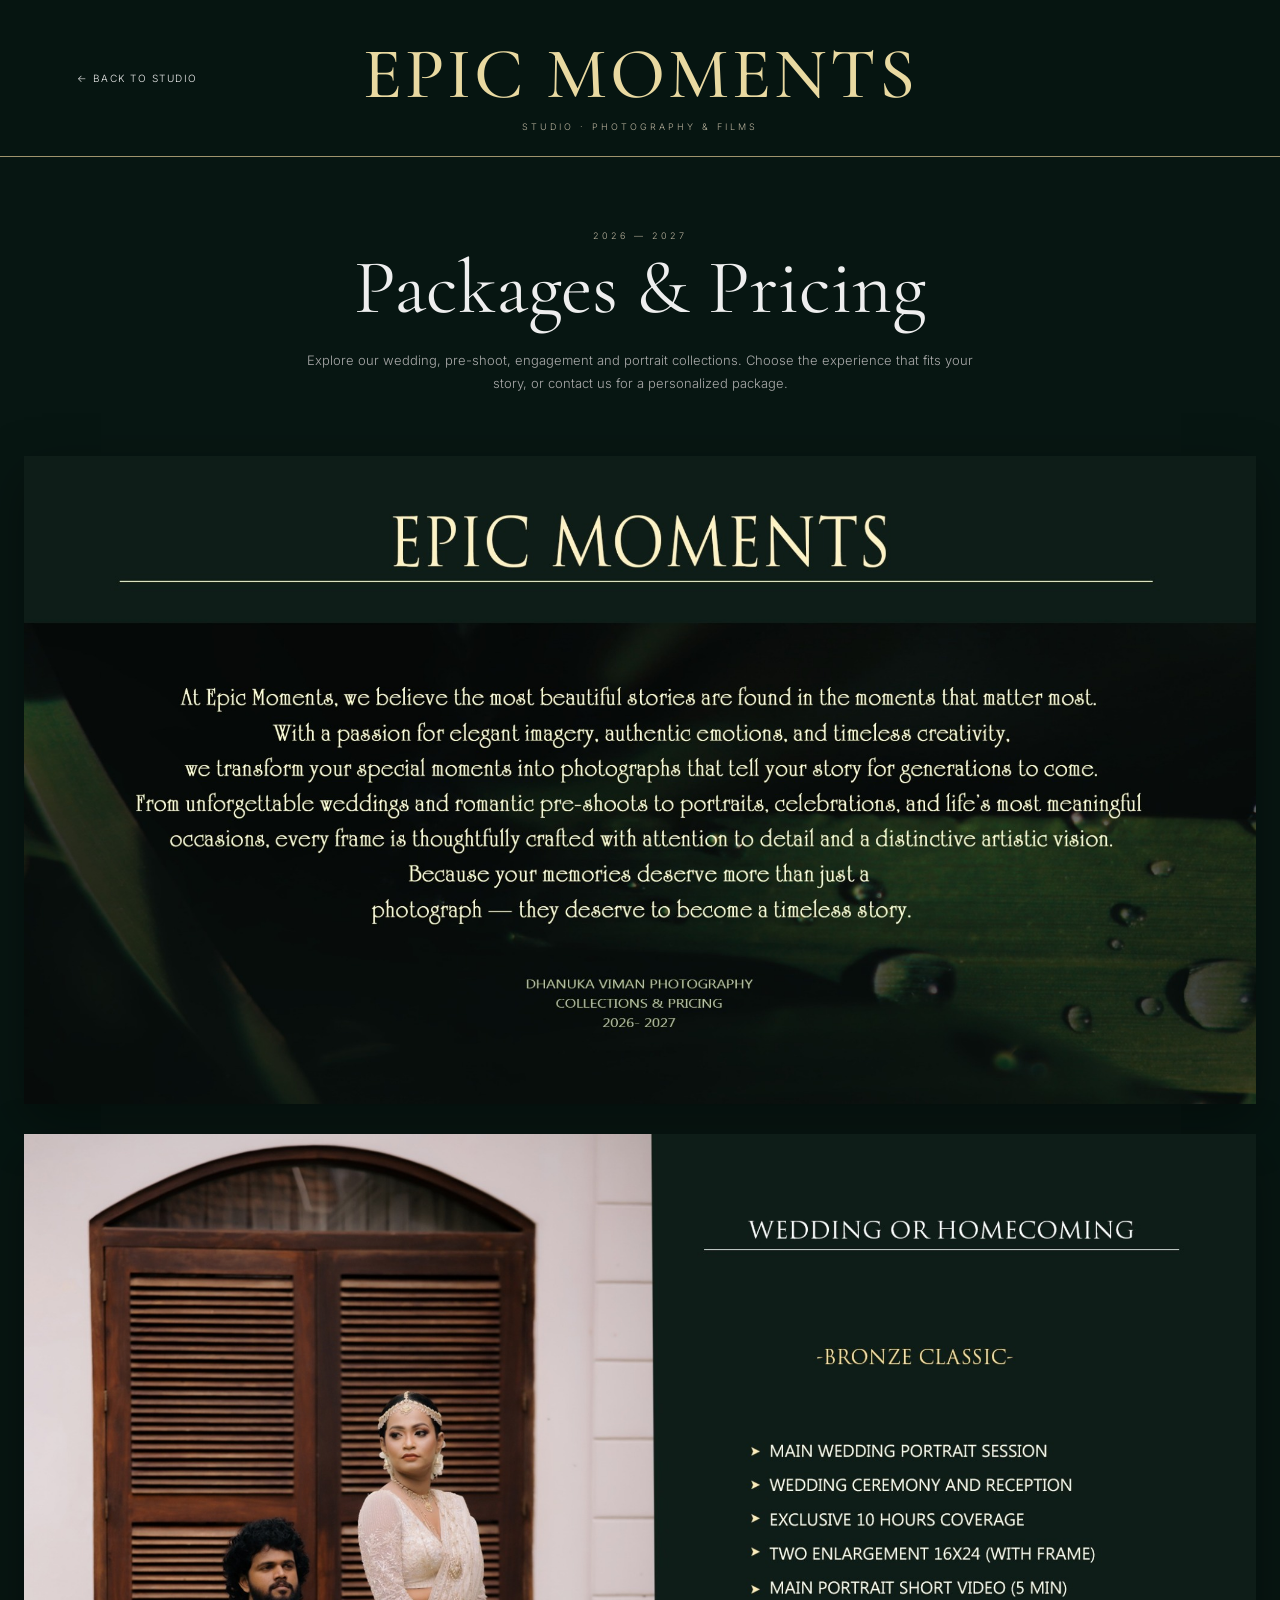
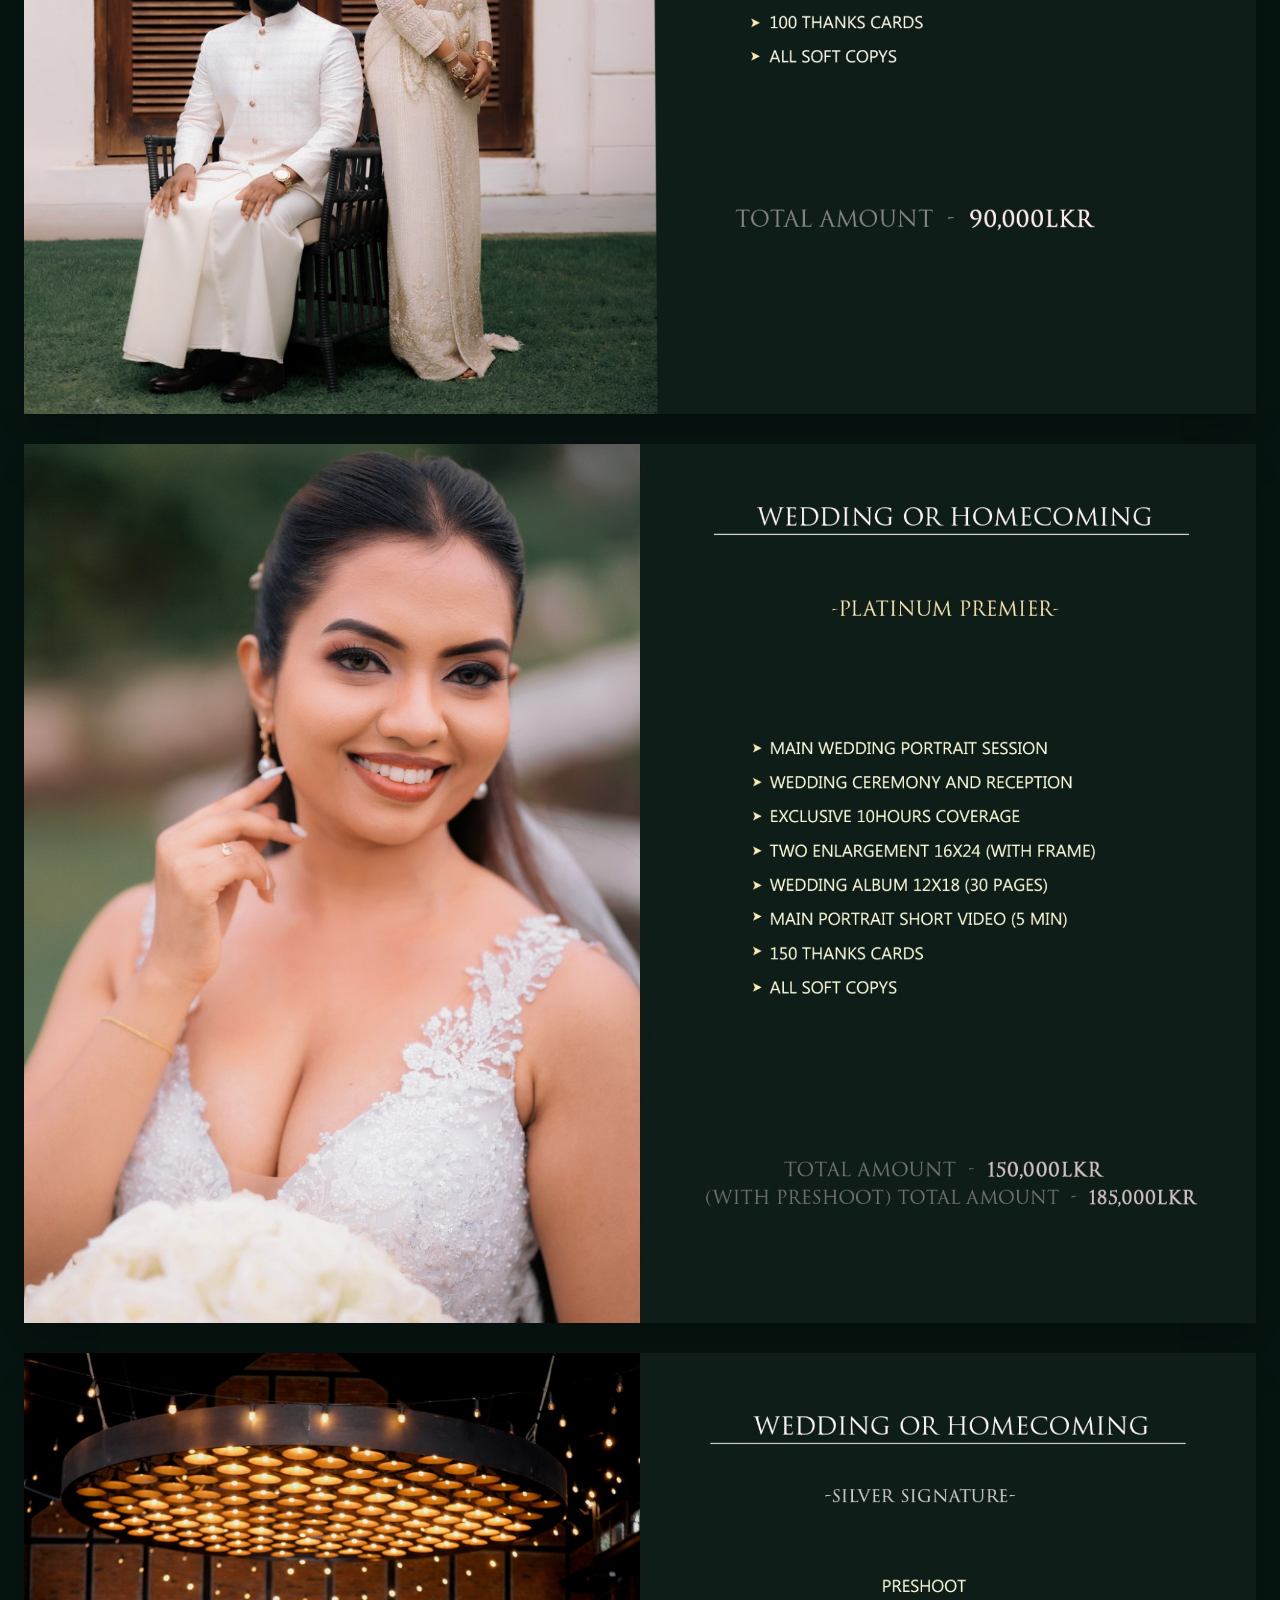
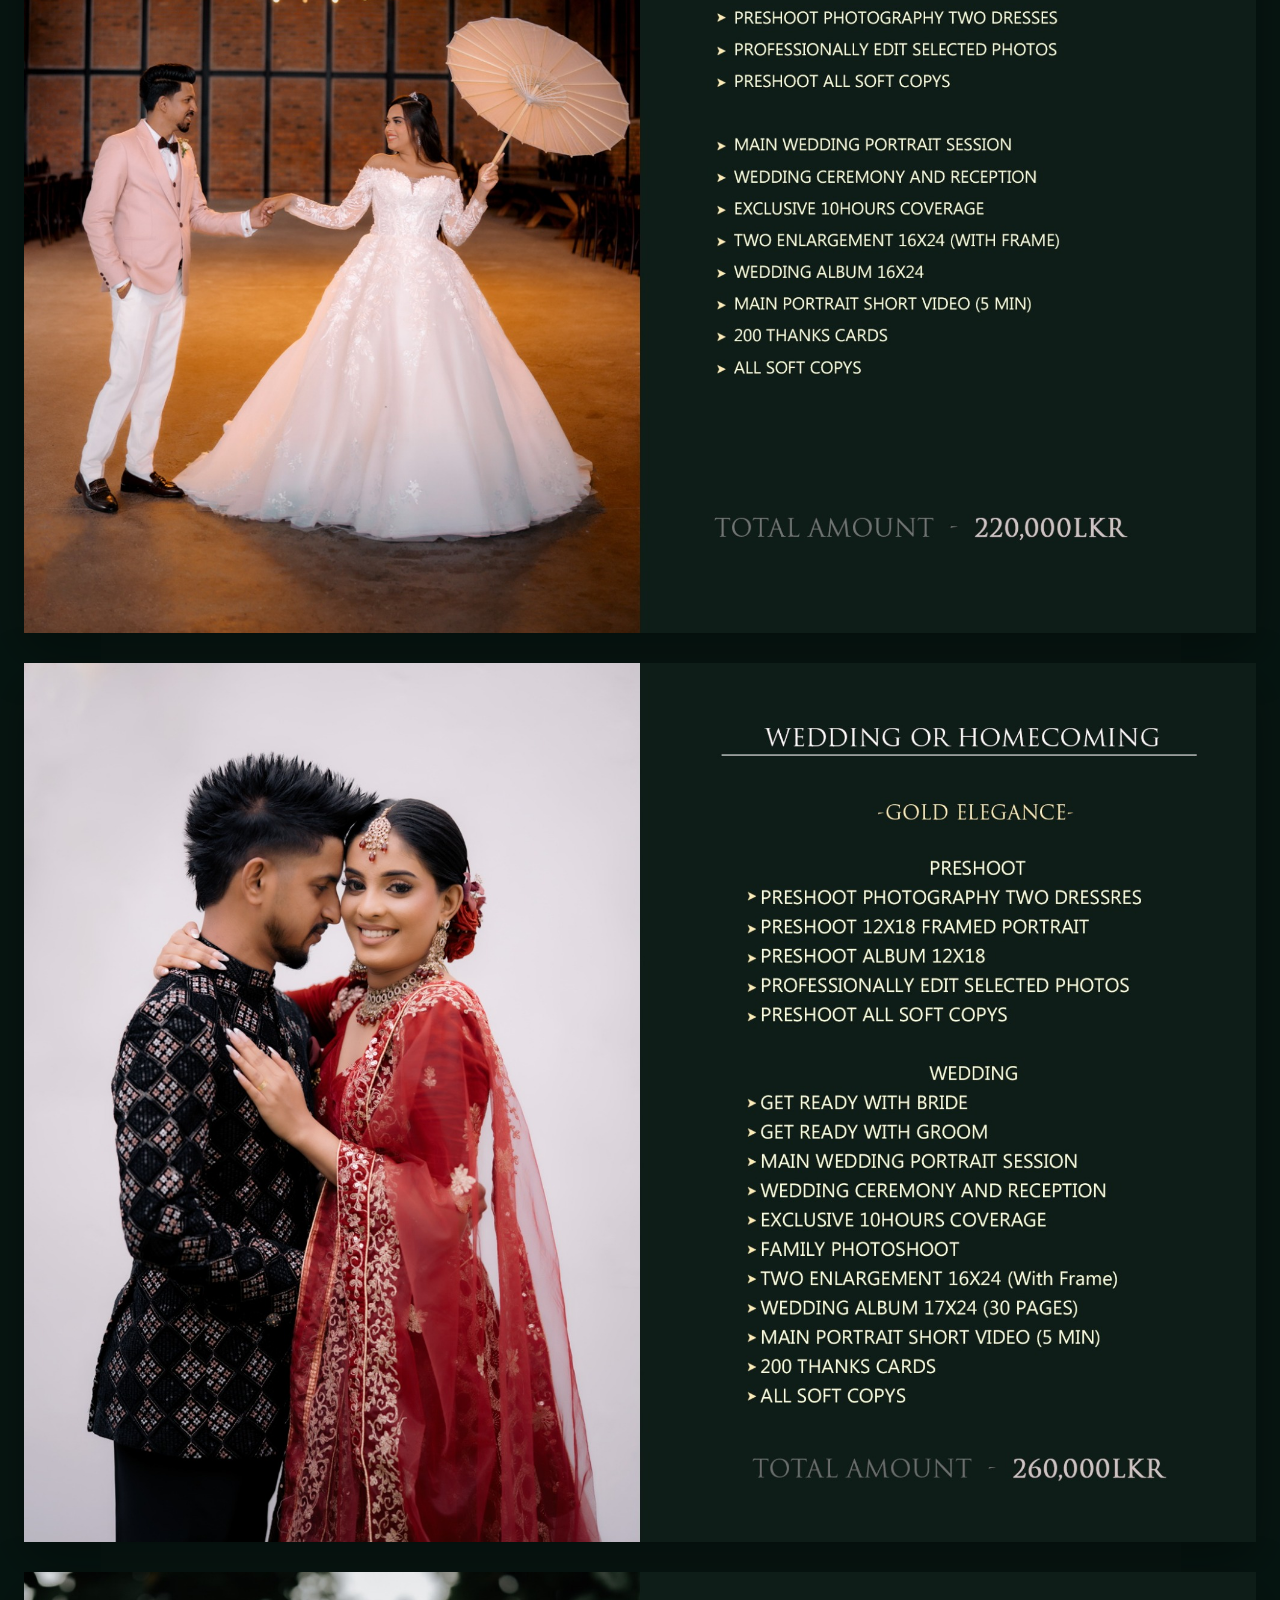
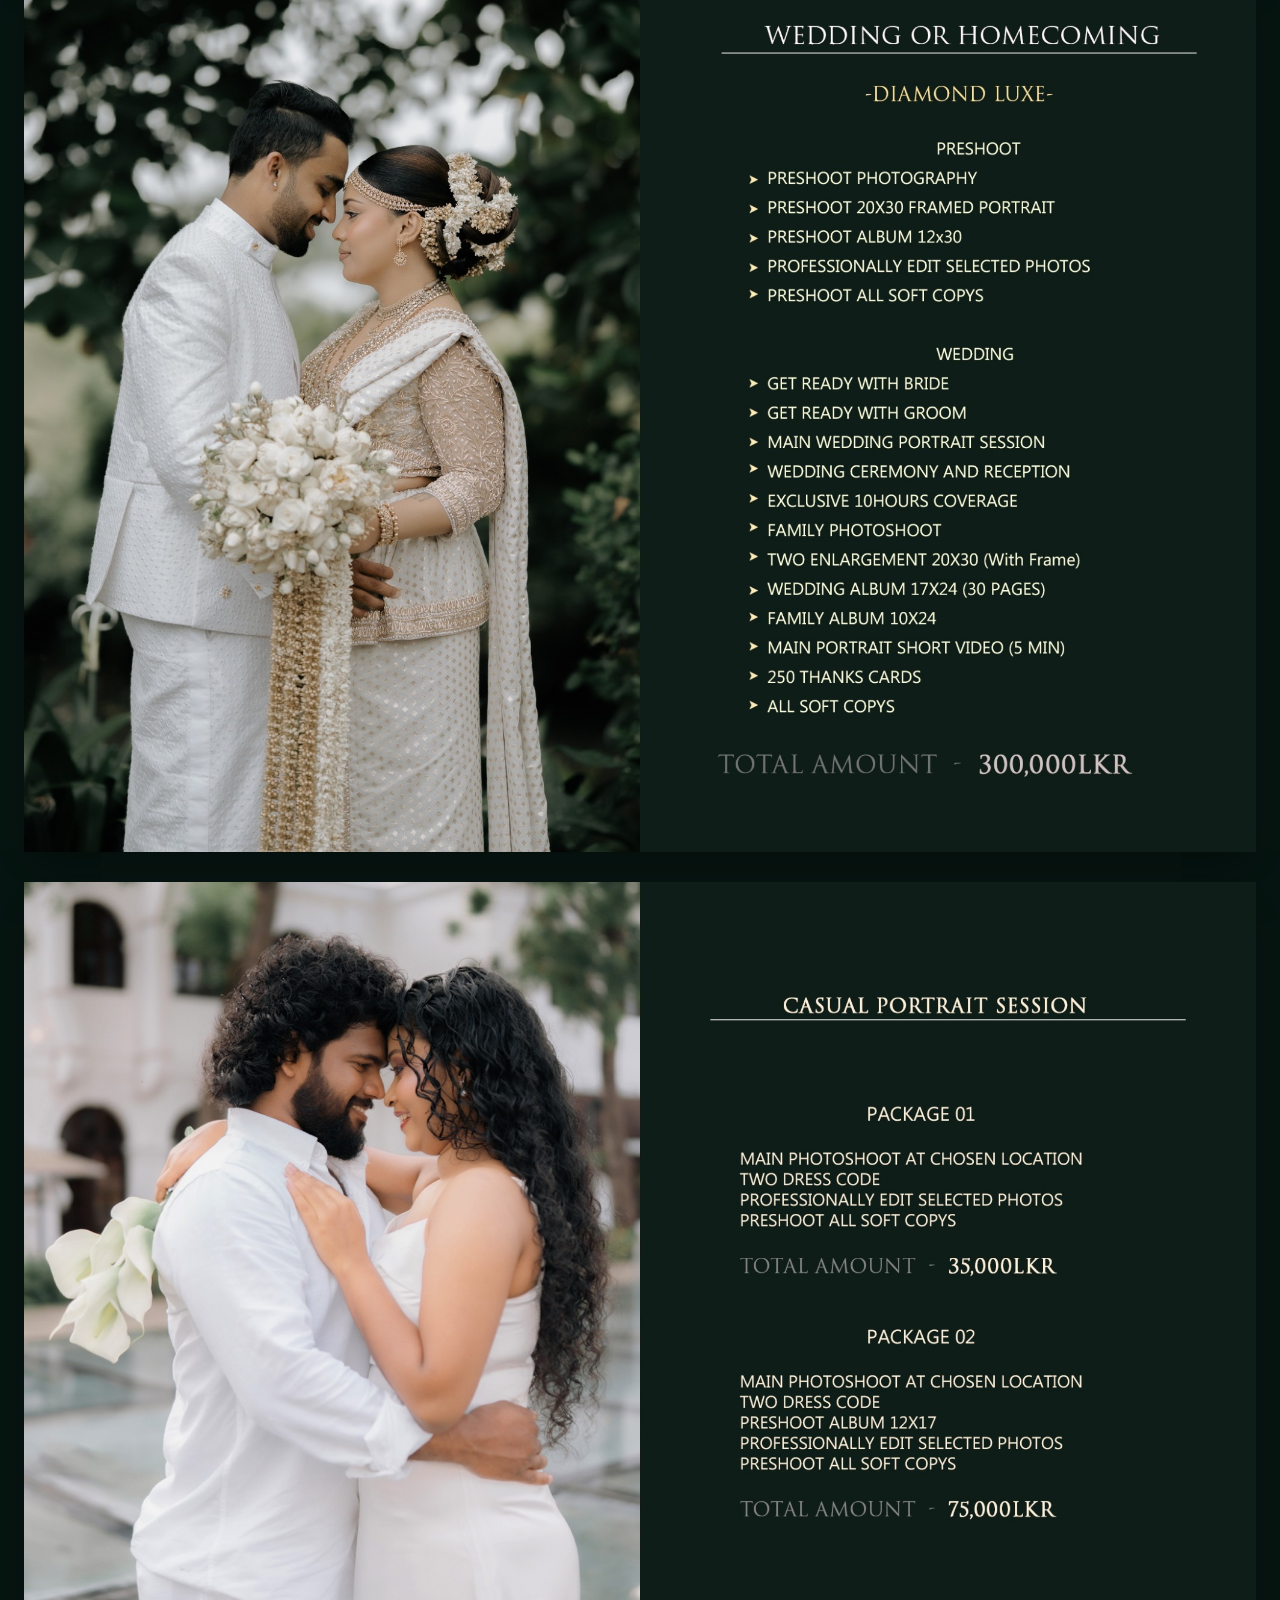
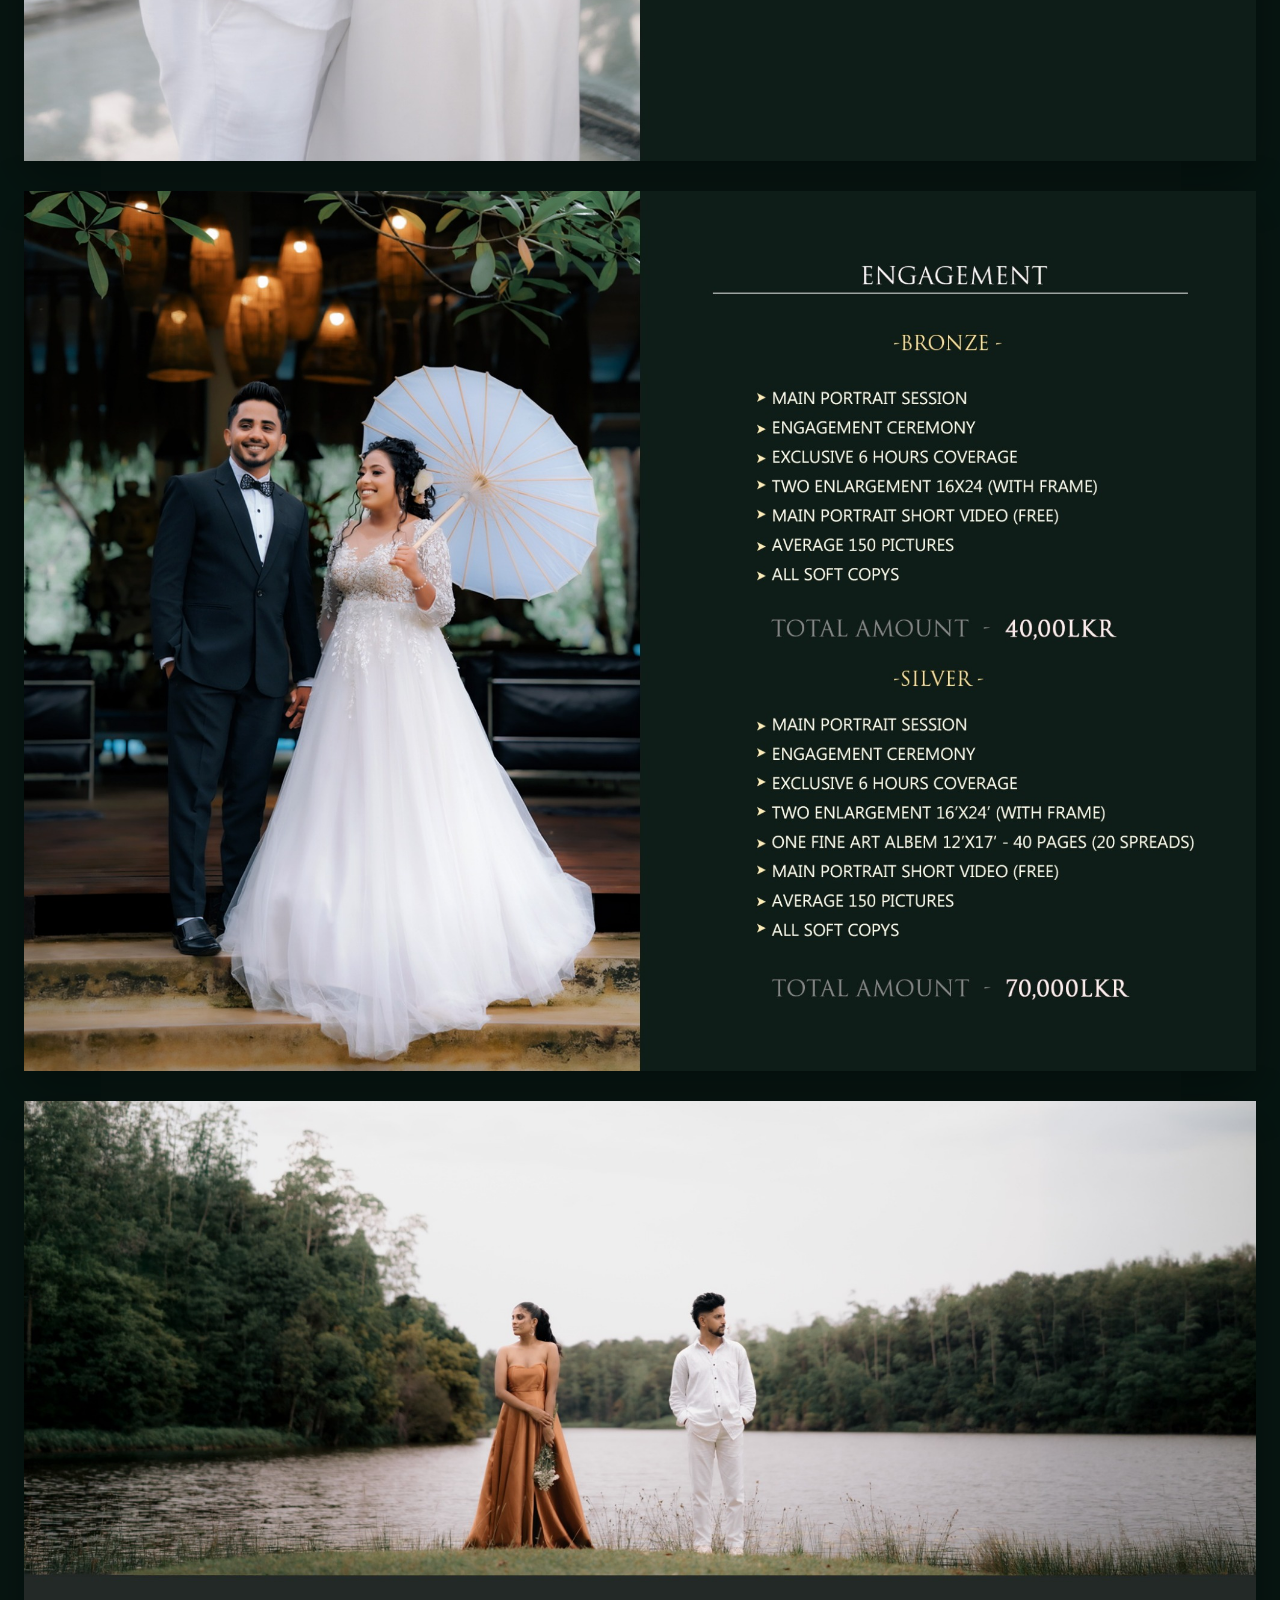
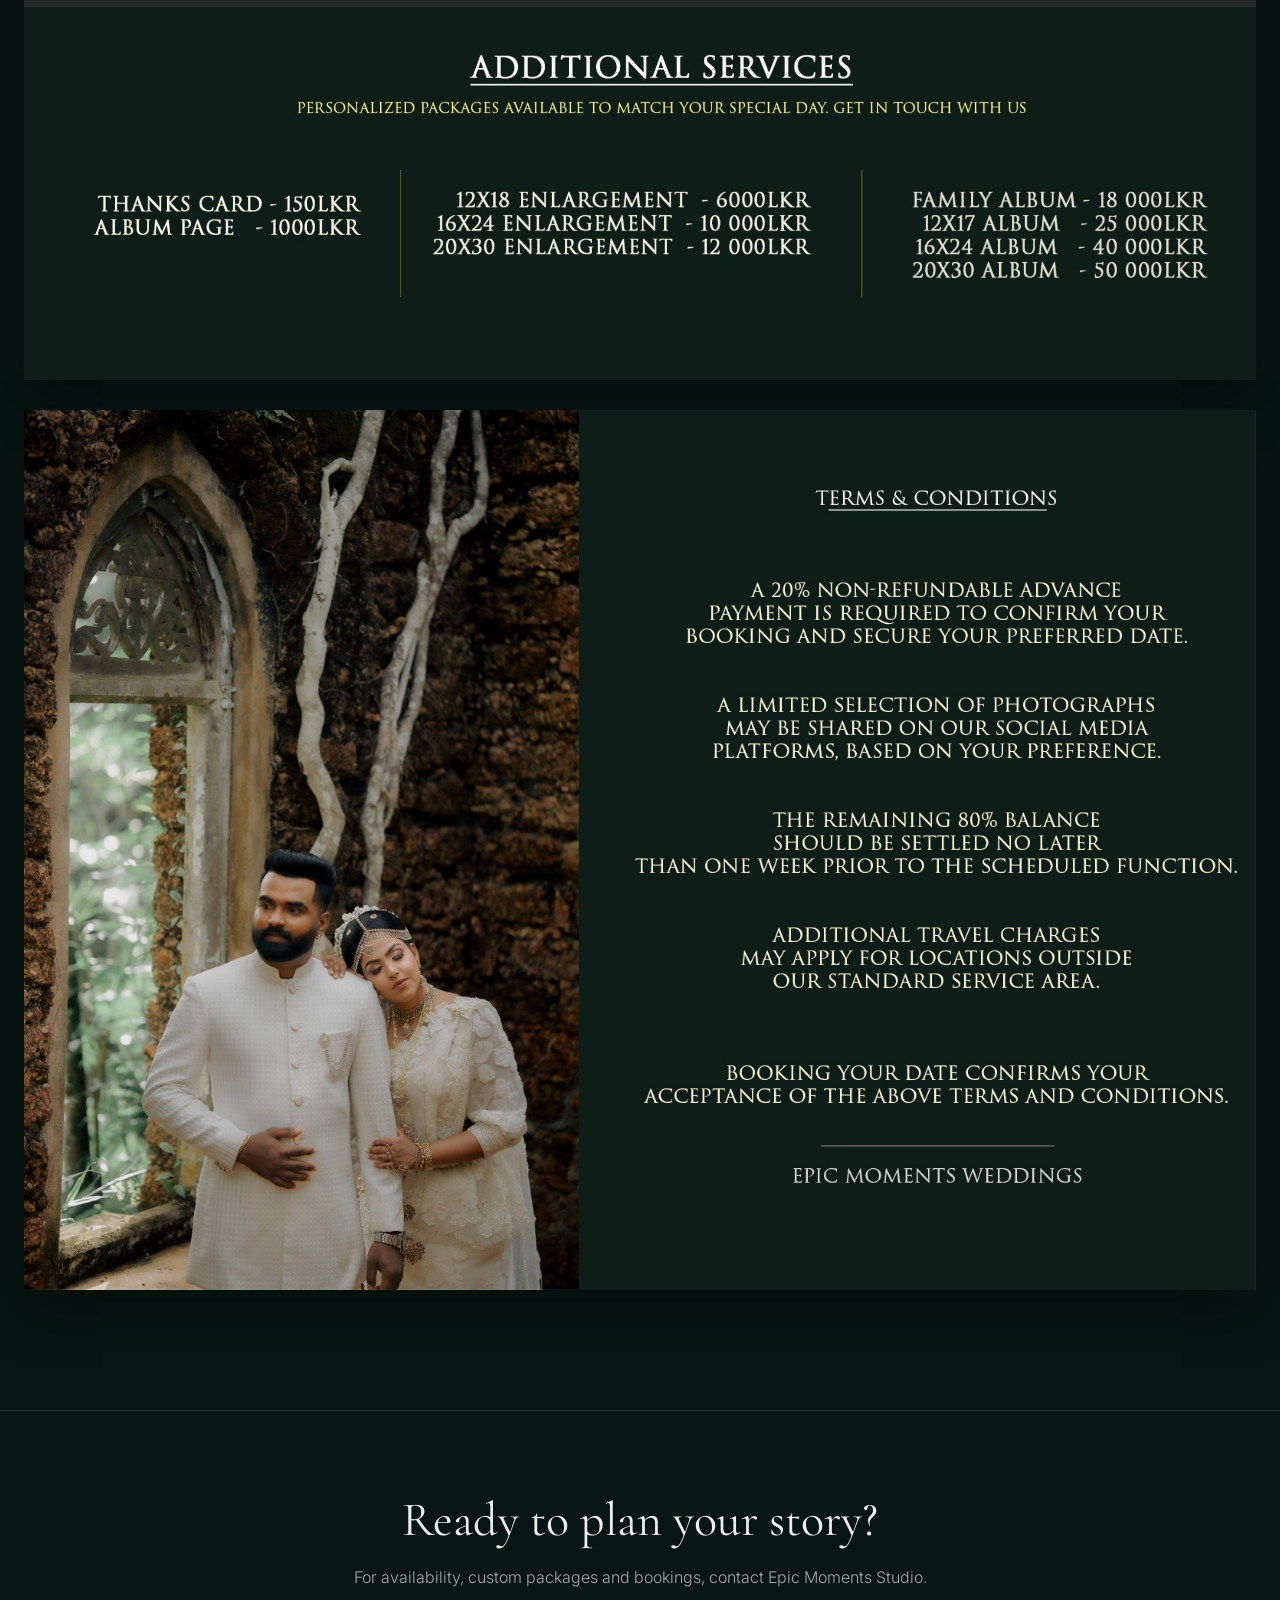
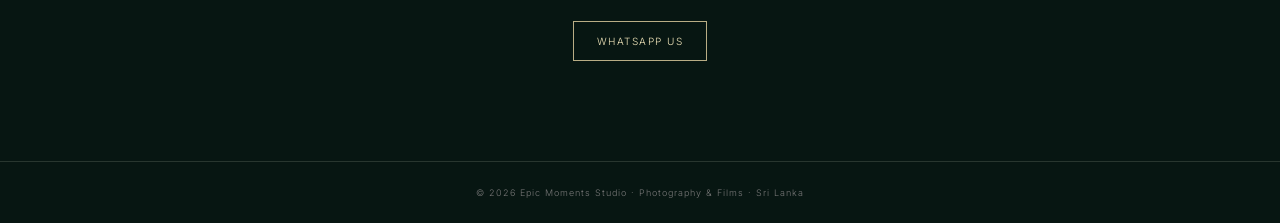
==== packages.html @ cc0fb9c2 "Add files via upload" ====
<!doctype html>
<html lang="en">
<head>
<meta charset="utf-8">
<meta name="viewport" content="width=device-width,initial-scale=1">
<title>Packages & Pricing | Epic Moments Studio</title>
<meta name="description" content="Epic Moments Studio wedding, pre-shoot, engagement and portrait photography packages.">
<link rel="preconnect" href="https://fonts.googleapis.com">
<link rel="preconnect" href="https://fonts.gstatic.com" crossorigin>
<link href="https://fonts.googleapis.com/css2?family=Cormorant+Garamond:wght@400;500;600&family=Inter:wght@300;400;500&display=swap" rel="stylesheet">
<style>
*{box-sizing:border-box}html{scroll-behavior:smooth}body{margin:0;background:#071612;color:#eee;font-family:Inter,Arial,sans-serif;font-weight:300}
.top{padding:30px 6vw 24px;text-align:center;border-bottom:1px solid #9f936d;position:sticky;top:0;background:rgba(7,22,18,.96);z-index:5}
.logo{font:500 clamp(38px,6vw,72px) 'Cormorant Garamond';letter-spacing:3px;color:#e9d9a1;margin:0}
.sub{font-size:9px;letter-spacing:3px;color:#b9b29d;margin-top:3px}
.back{position:absolute;left:6vw;top:50%;transform:translateY(-50%);color:#eee;text-decoration:none;font-size:10px;letter-spacing:1.5px;text-transform:uppercase}
.hero{text-align:center;padding:70px 8vw 50px}.hero h1{font:400 clamp(45px,6vw,78px) 'Cormorant Garamond';margin:0 0 15px}.hero p{max-width:700px;margin:auto;color:#aaa;font-size:13px;line-height:1.8}
.guide{max-width:1400px;margin:0 auto;padding:10px 24px 90px}.page{margin:0 auto 30px;display:block;width:100%;height:auto;box-shadow:0 18px 50px rgba(0,0,0,.35)}
.cta{text-align:center;padding:80px 20px 100px;border-top:1px solid #28362f}.cta h2{font:400 48px 'Cormorant Garamond';margin:0 0 18px}.cta p{color:#aaa}.btn{display:inline-block;margin-top:18px;border:1px solid #b9ad85;color:#f2e6bb;padding:13px 23px;text-decoration:none;text-transform:uppercase;font-size:10px;letter-spacing:1.5px}
footer{text-align:center;border-top:1px solid #28362f;padding:25px;color:#777;font-size:9px;letter-spacing:1px}
@media(max-width:700px){.back{position:static;display:inline-block;transform:none;margin-bottom:8px}.top{position:relative}.guide{padding:5px 8px 55px}.hero{padding:55px 7vw 35px}}
</style>
</head>
<body>
<header class="top">
<a class="back" href="index.html">← Back to Studio</a>
<h1 class="logo">EPIC MOMENTS</h1>
<div class="sub">STUDIO · PHOTOGRAPHY & FILMS</div>
</header>
<section class="hero">
<div class="sub">2026 — 2027</div>
<h1>Packages & Pricing</h1>
<p>Explore our wedding, pre-shoot, engagement and portrait collections. Choose the experience that fits your story, or contact us for a personalized package.</p>
</section>
<main class="guide">
<img class="page" src="package-cover.jpg" alt="Epic Moments packages introduction">
<img class="page" src="package01.jpg" alt="Bronze Classic wedding package">
<img class="page" src="package02.jpg" alt="Platinum Premier wedding package">
<img class="page" src="package03.jpg" alt="Silver Signature wedding package">
<img class="page" src="package04.jpg" alt="Gold Elegance wedding package">
<img class="page" src="package05.jpg" alt="Diamond Luxe wedding package">
<img class="page" src="package06.jpg" alt="Casual portrait session packages">
<img class="page" src="package07.jpg" alt="Engagement packages">
<img class="page" src="package08.jpg" alt="Additional services and pricing">
<img class="page" src="package09.jpg" alt="Terms and conditions">
</main>
<section class="cta">
<h2>Ready to plan your story?</h2>
<p>For availability, custom packages and bookings, contact Epic Moments Studio.</p>
<a class="btn" href="https://wa.me/94779455771?text=Hello%20Epic%20Moments%2C%20I%20would%20like%20to%20see%20your%20packages%20and%20make%20an%20inquiry.">WhatsApp Us</a>
</section>
<footer>© 2026 Epic Moments Studio · Photography & Films · Sri Lanka</footer>
</body>
</html>
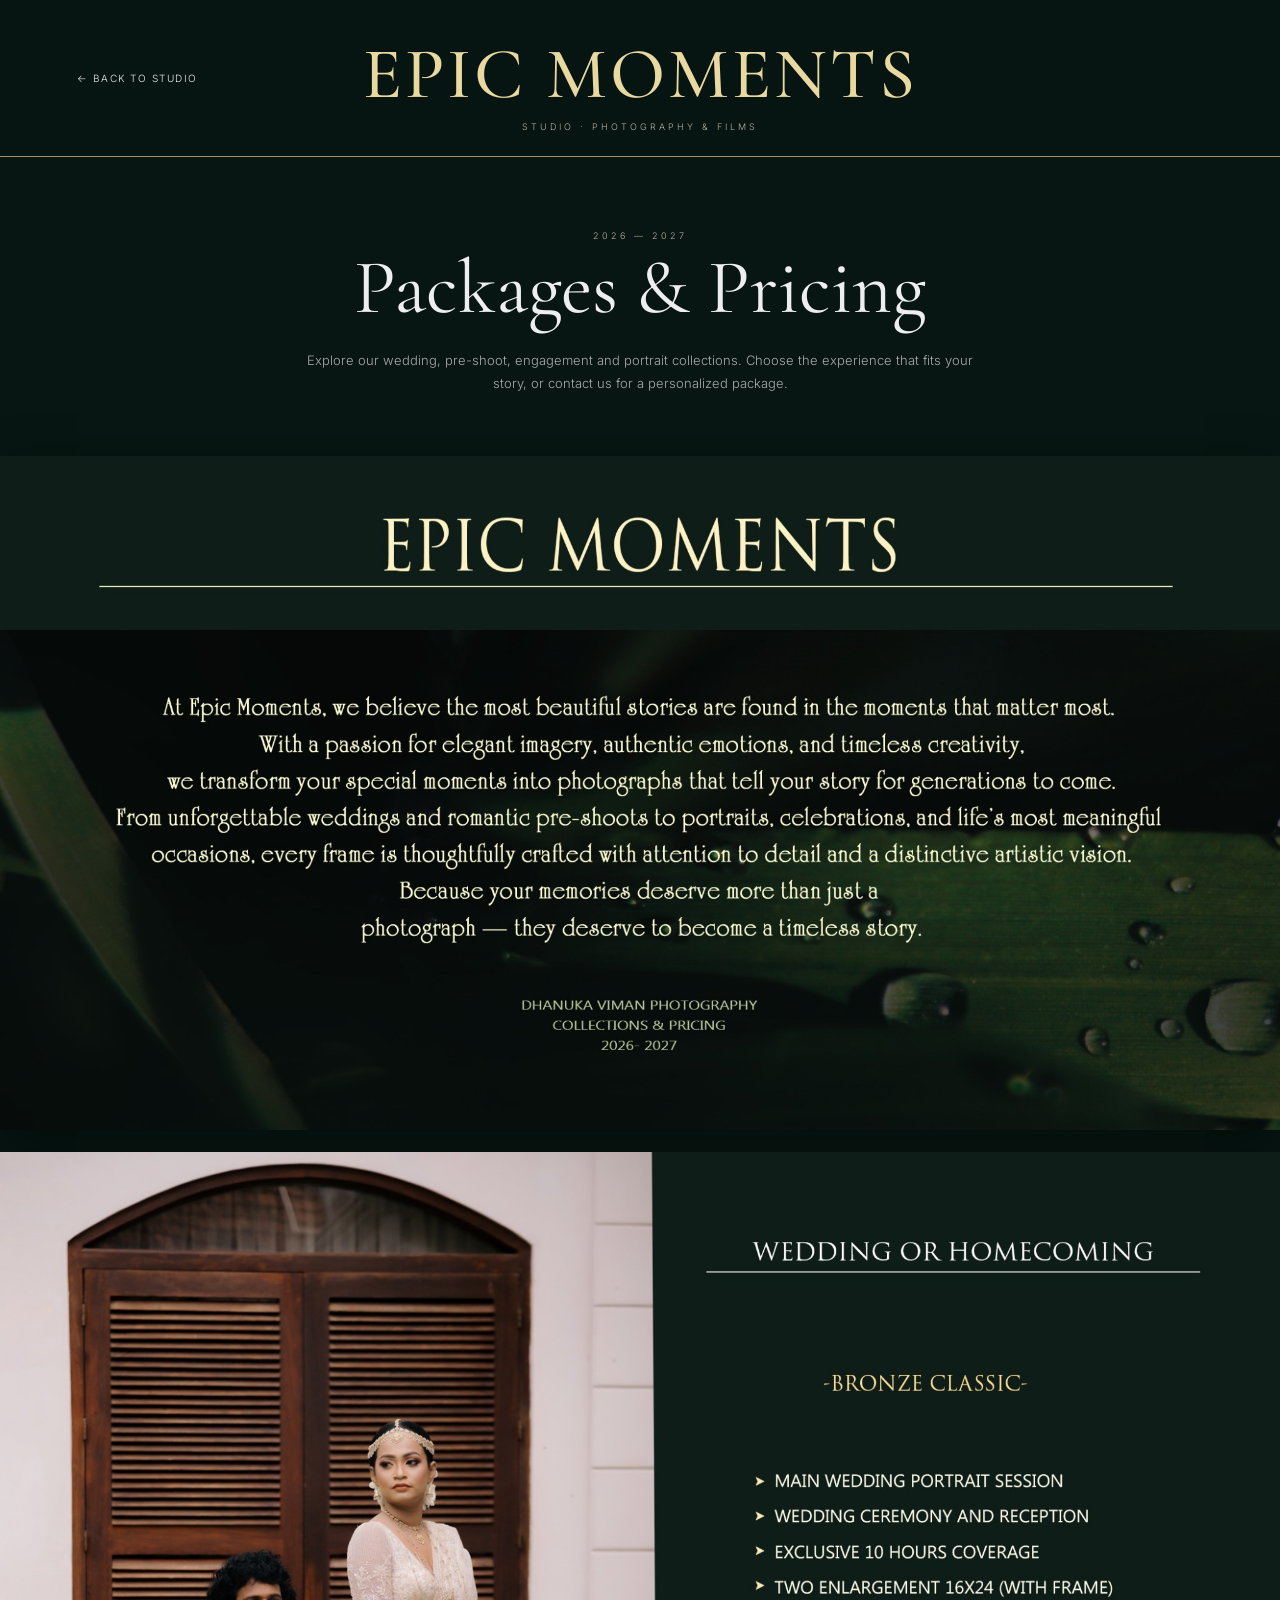
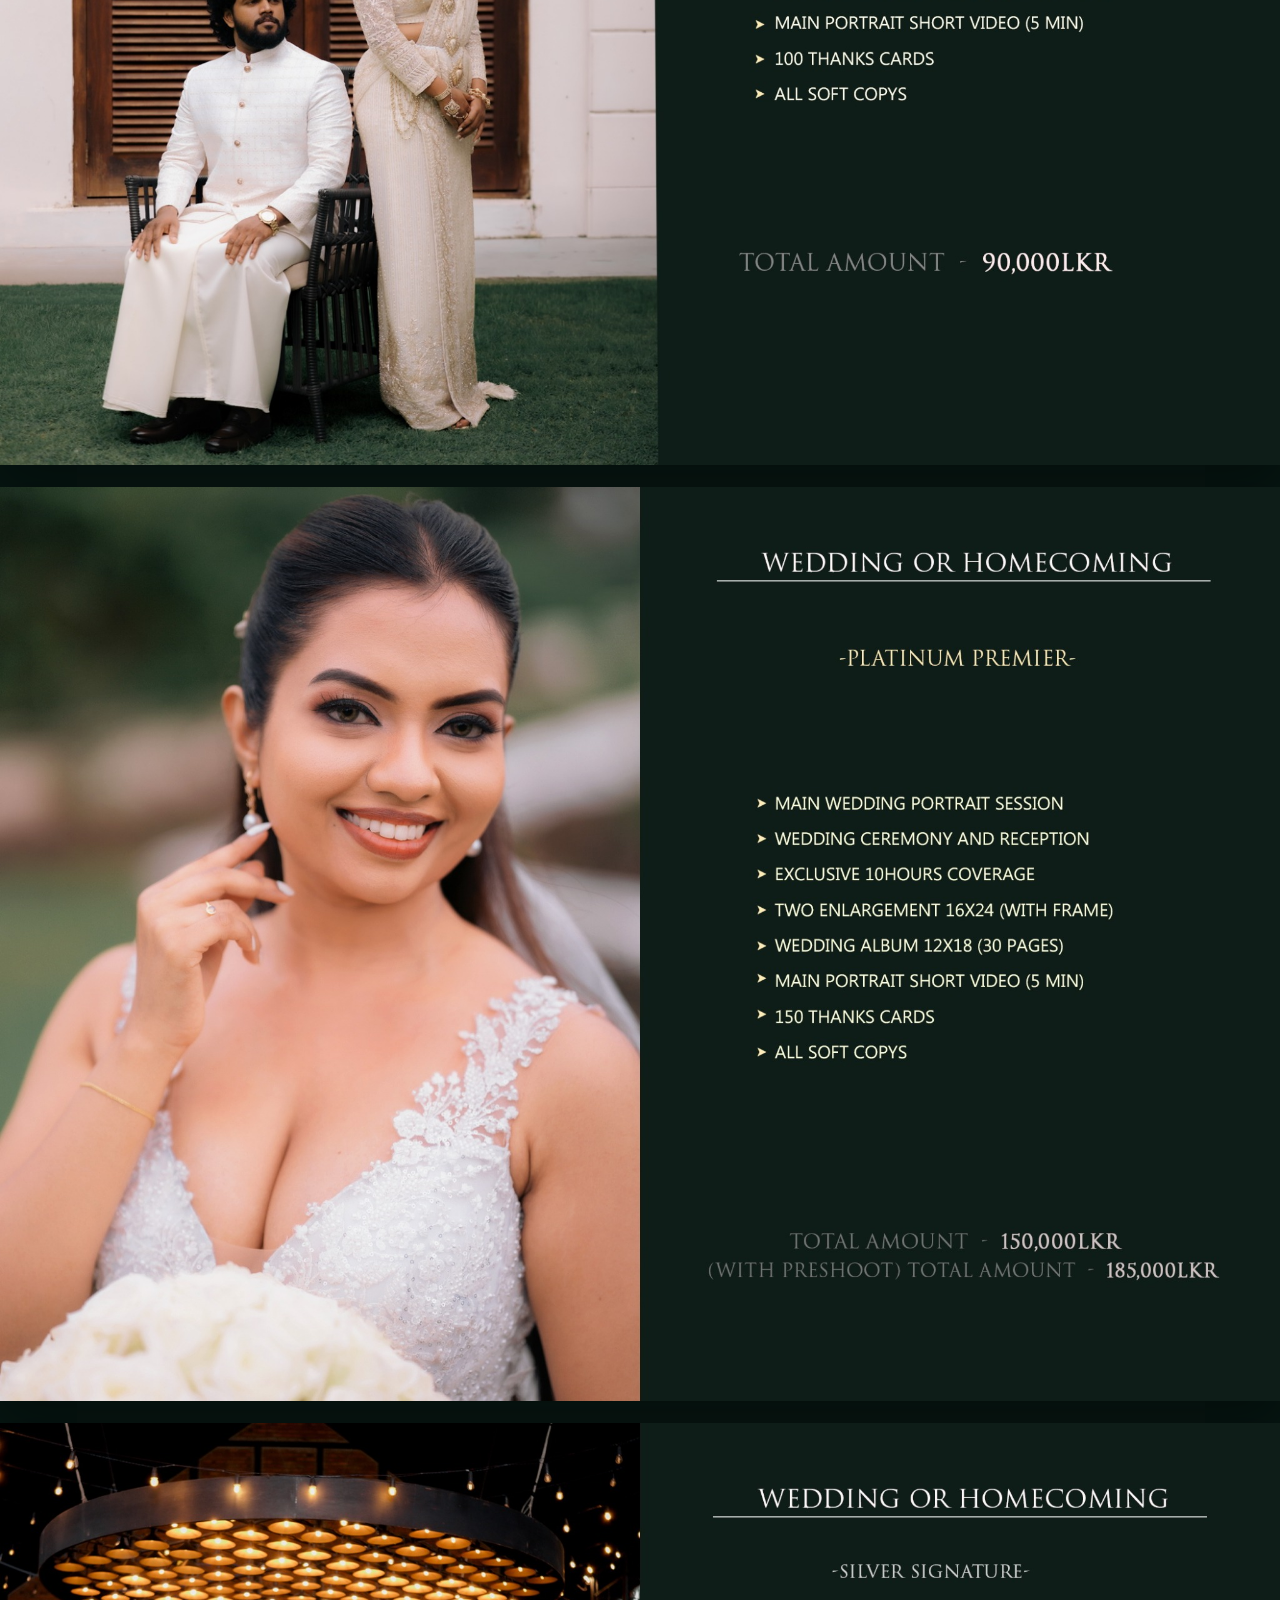
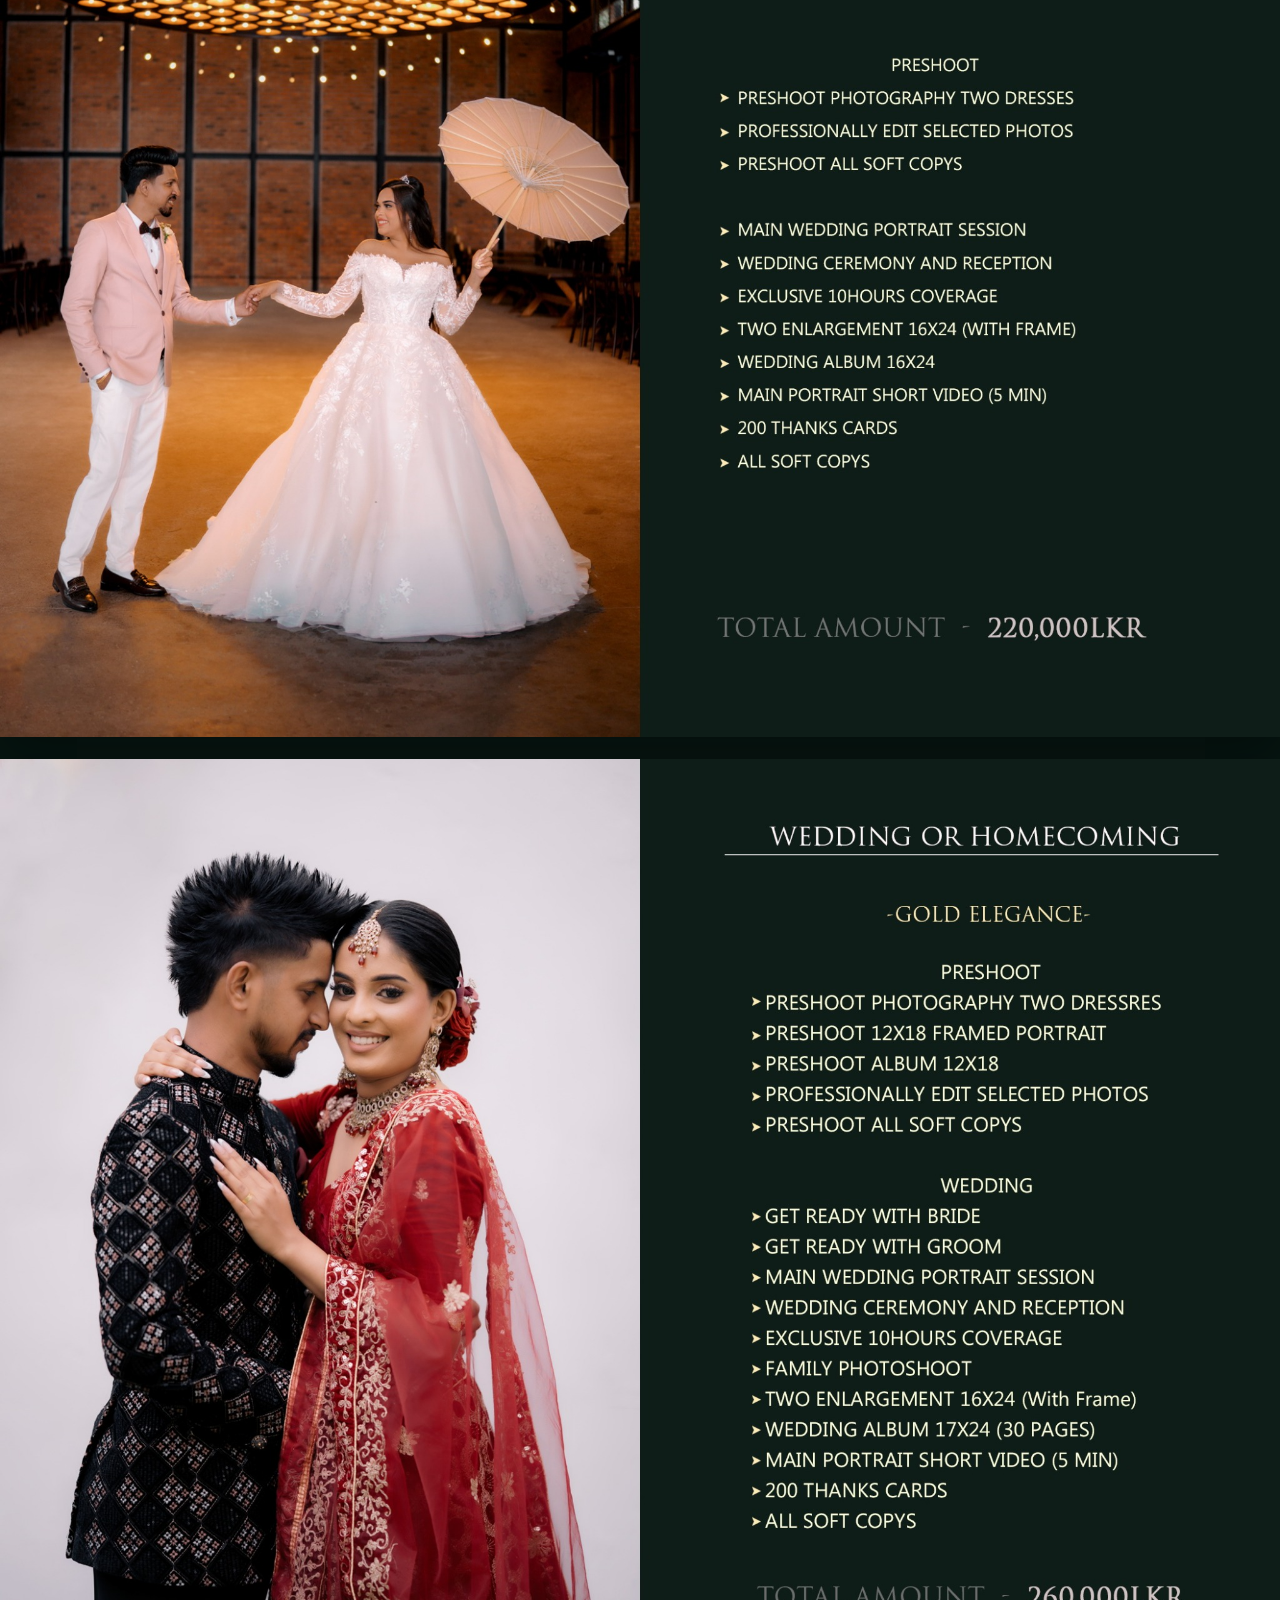
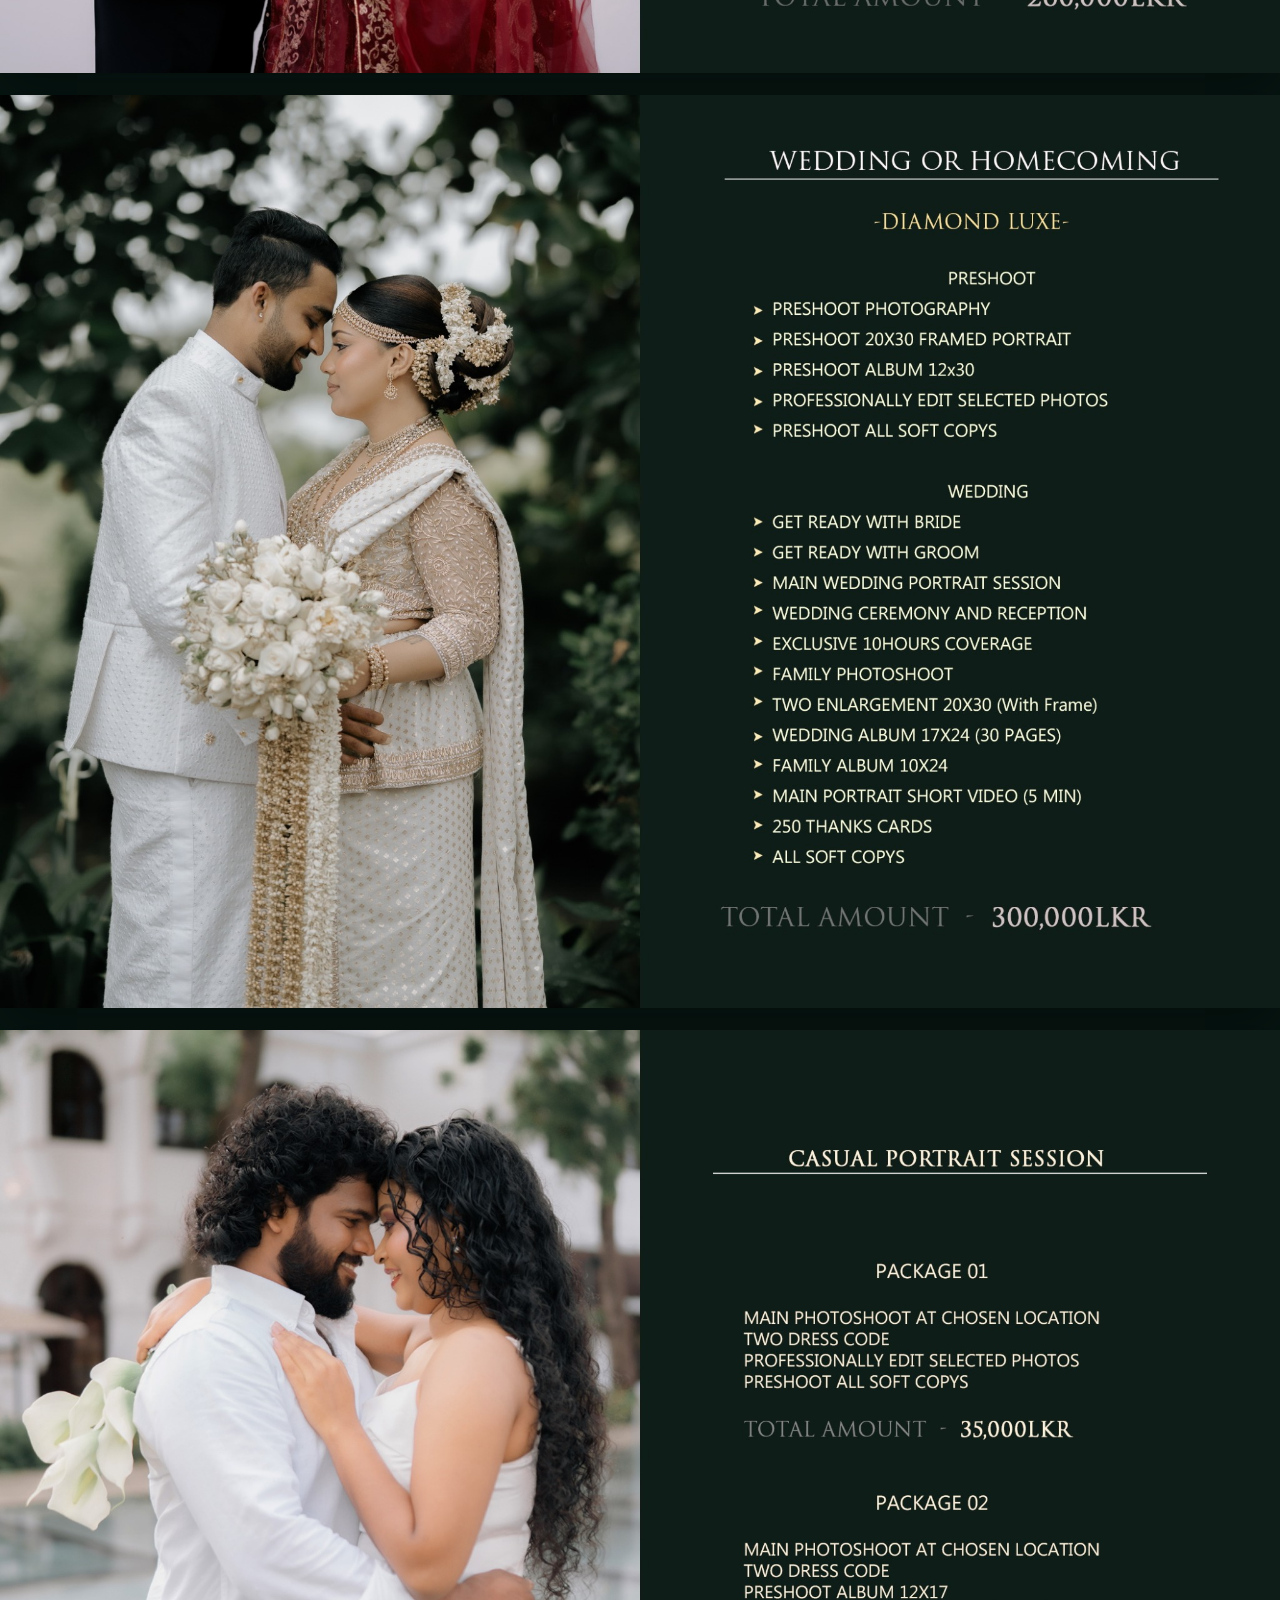
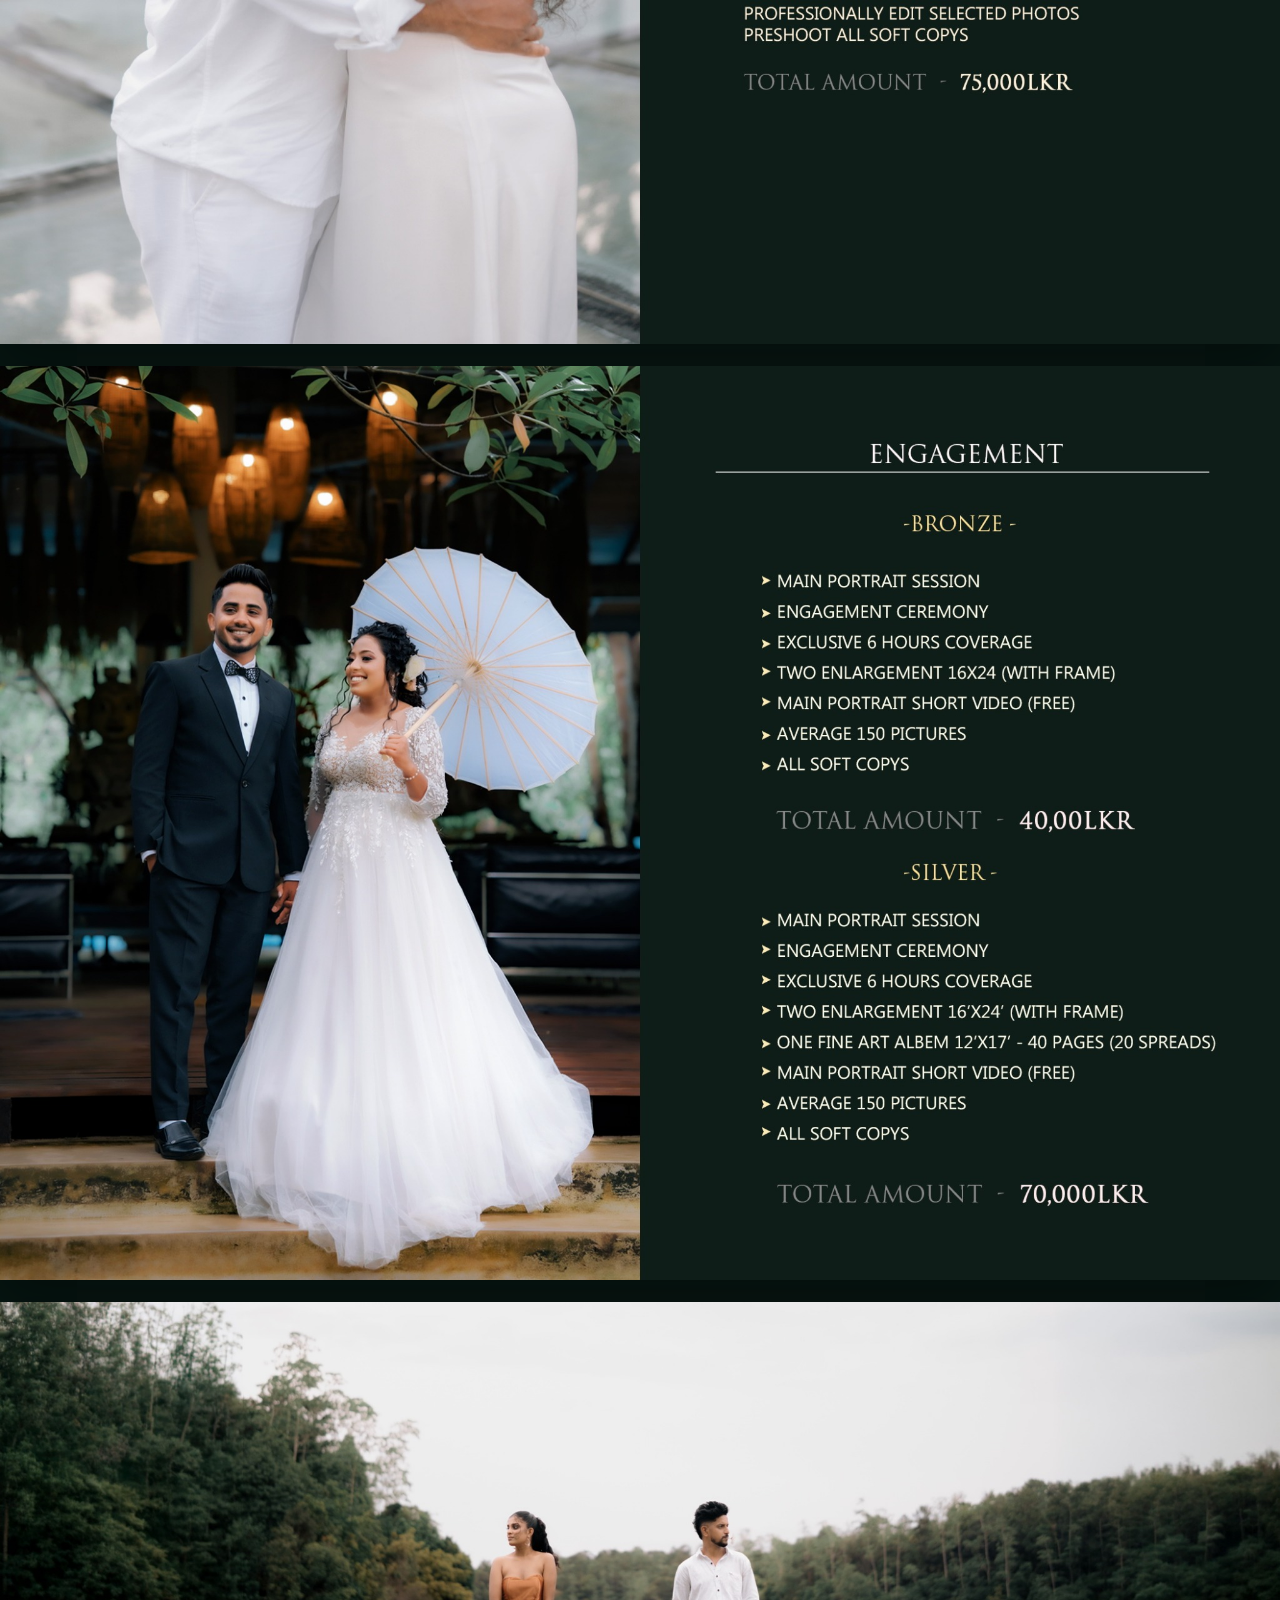
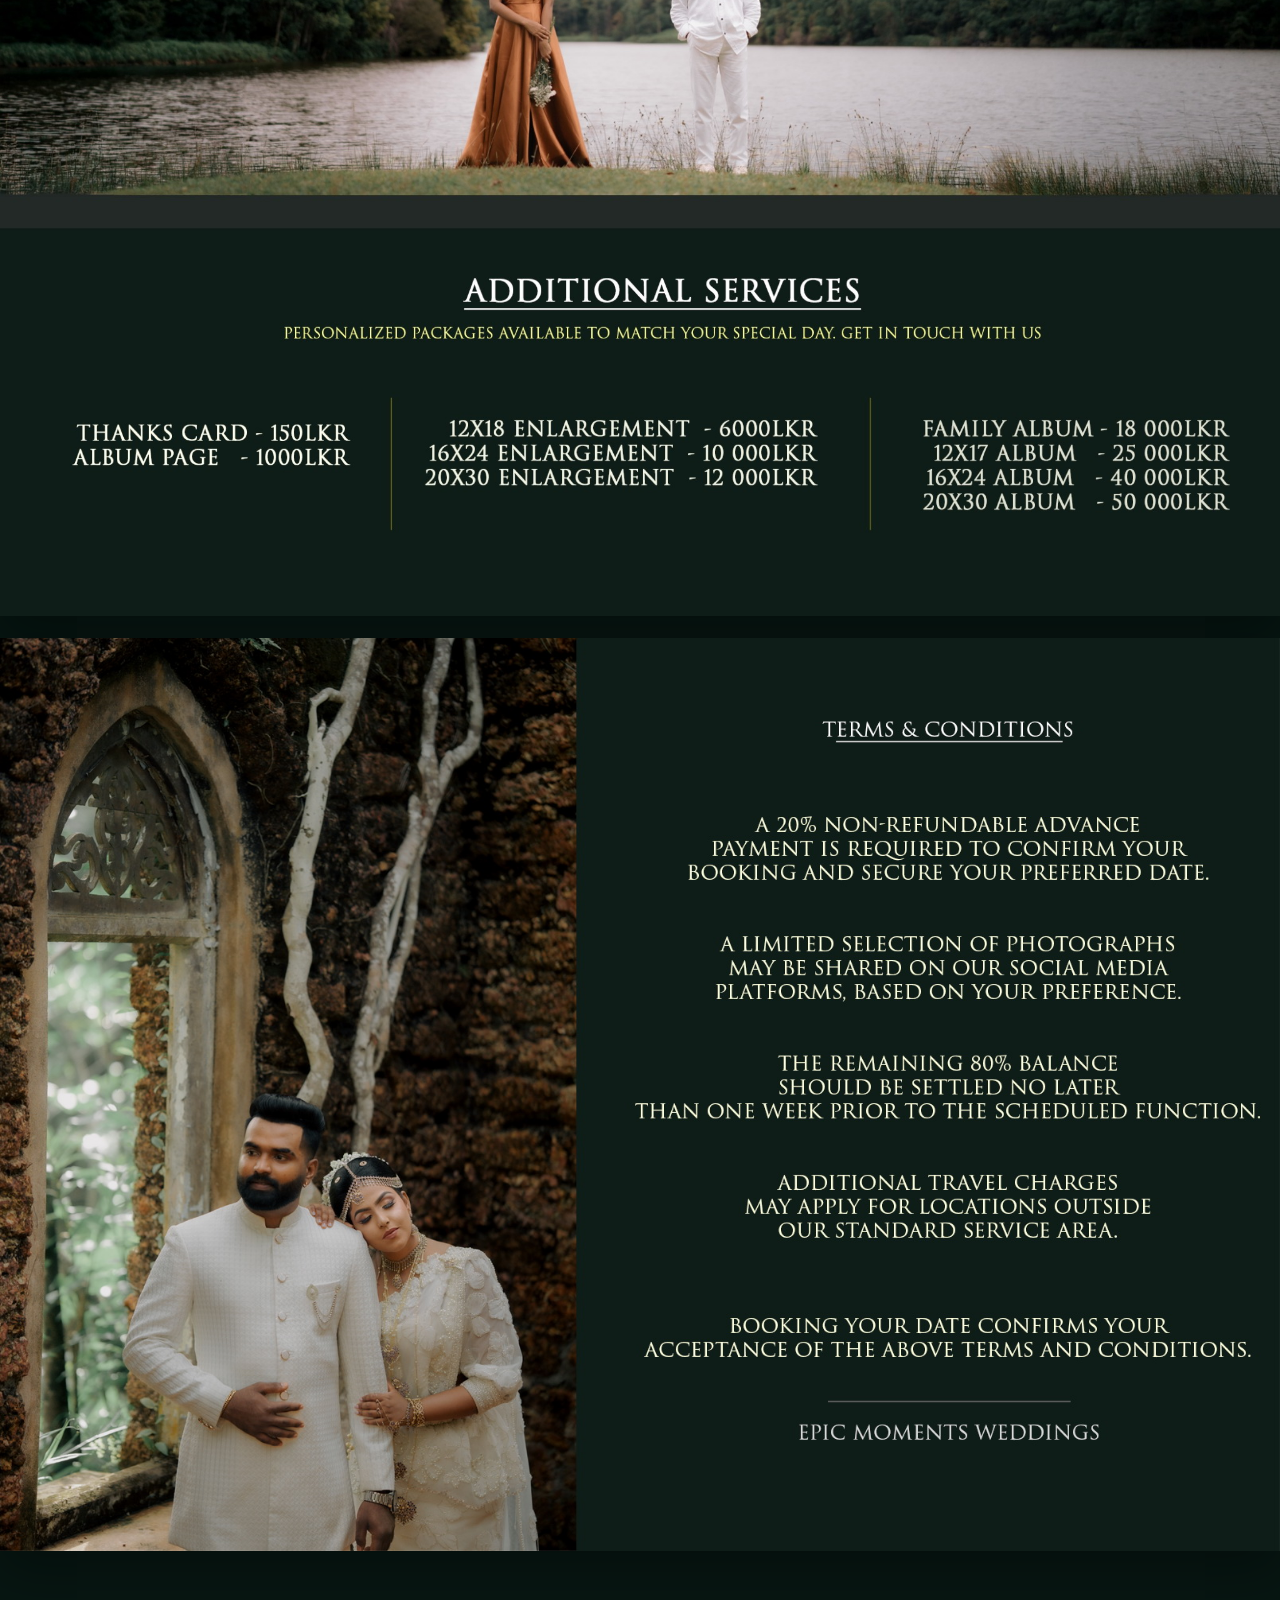
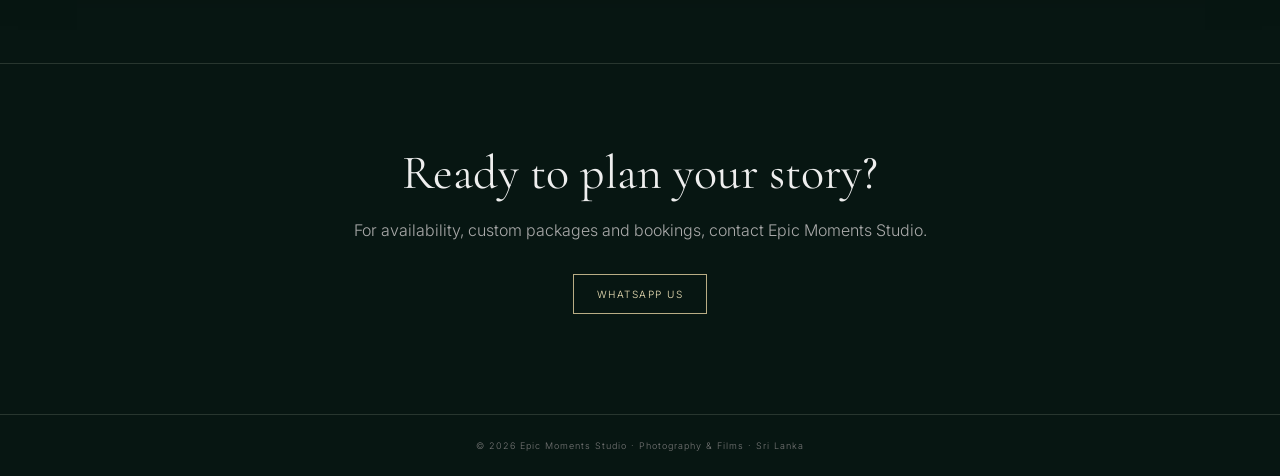
==== commit 32827a9b: "Add files via upload" ====
--- a/packages.html
+++ b/packages.html
@@ -15,10 +15,10 @@
 .sub{font-size:9px;letter-spacing:3px;color:#b9b29d;margin-top:3px}
 .back{position:absolute;left:6vw;top:50%;transform:translateY(-50%);color:#eee;text-decoration:none;font-size:10px;letter-spacing:1.5px;text-transform:uppercase}
 .hero{text-align:center;padding:70px 8vw 50px}.hero h1{font:400 clamp(45px,6vw,78px) 'Cormorant Garamond';margin:0 0 15px}.hero p{max-width:700px;margin:auto;color:#aaa;font-size:13px;line-height:1.8}
-.guide{max-width:1400px;margin:0 auto;padding:10px 24px 90px}.page{margin:0 auto 30px;display:block;width:100%;height:auto;box-shadow:0 18px 50px rgba(0,0,0,.35)}
+.guide{width:100%;max-width:none;margin:0 auto;padding:10px 0 90px}.page{margin:0 auto 22px;display:block;width:100%;max-width:none;height:auto;box-shadow:0 18px 50px rgba(0,0,0,.35)}
 .cta{text-align:center;padding:80px 20px 100px;border-top:1px solid #28362f}.cta h2{font:400 48px 'Cormorant Garamond';margin:0 0 18px}.cta p{color:#aaa}.btn{display:inline-block;margin-top:18px;border:1px solid #b9ad85;color:#f2e6bb;padding:13px 23px;text-decoration:none;text-transform:uppercase;font-size:10px;letter-spacing:1.5px}
 footer{text-align:center;border-top:1px solid #28362f;padding:25px;color:#777;font-size:9px;letter-spacing:1px}
-@media(max-width:700px){.back{position:static;display:inline-block;transform:none;margin-bottom:8px}.top{position:relative}.guide{padding:5px 8px 55px}.hero{padding:55px 7vw 35px}}
+@media(max-width:700px){.back{position:static;display:inline-block;transform:none;margin-bottom:8px}.top{position:relative}.guide{padding:5px 0 55px}.page{margin-bottom:10px}.hero{padding:55px 7vw 35px}}
 </style>
 </head>
 <body>
